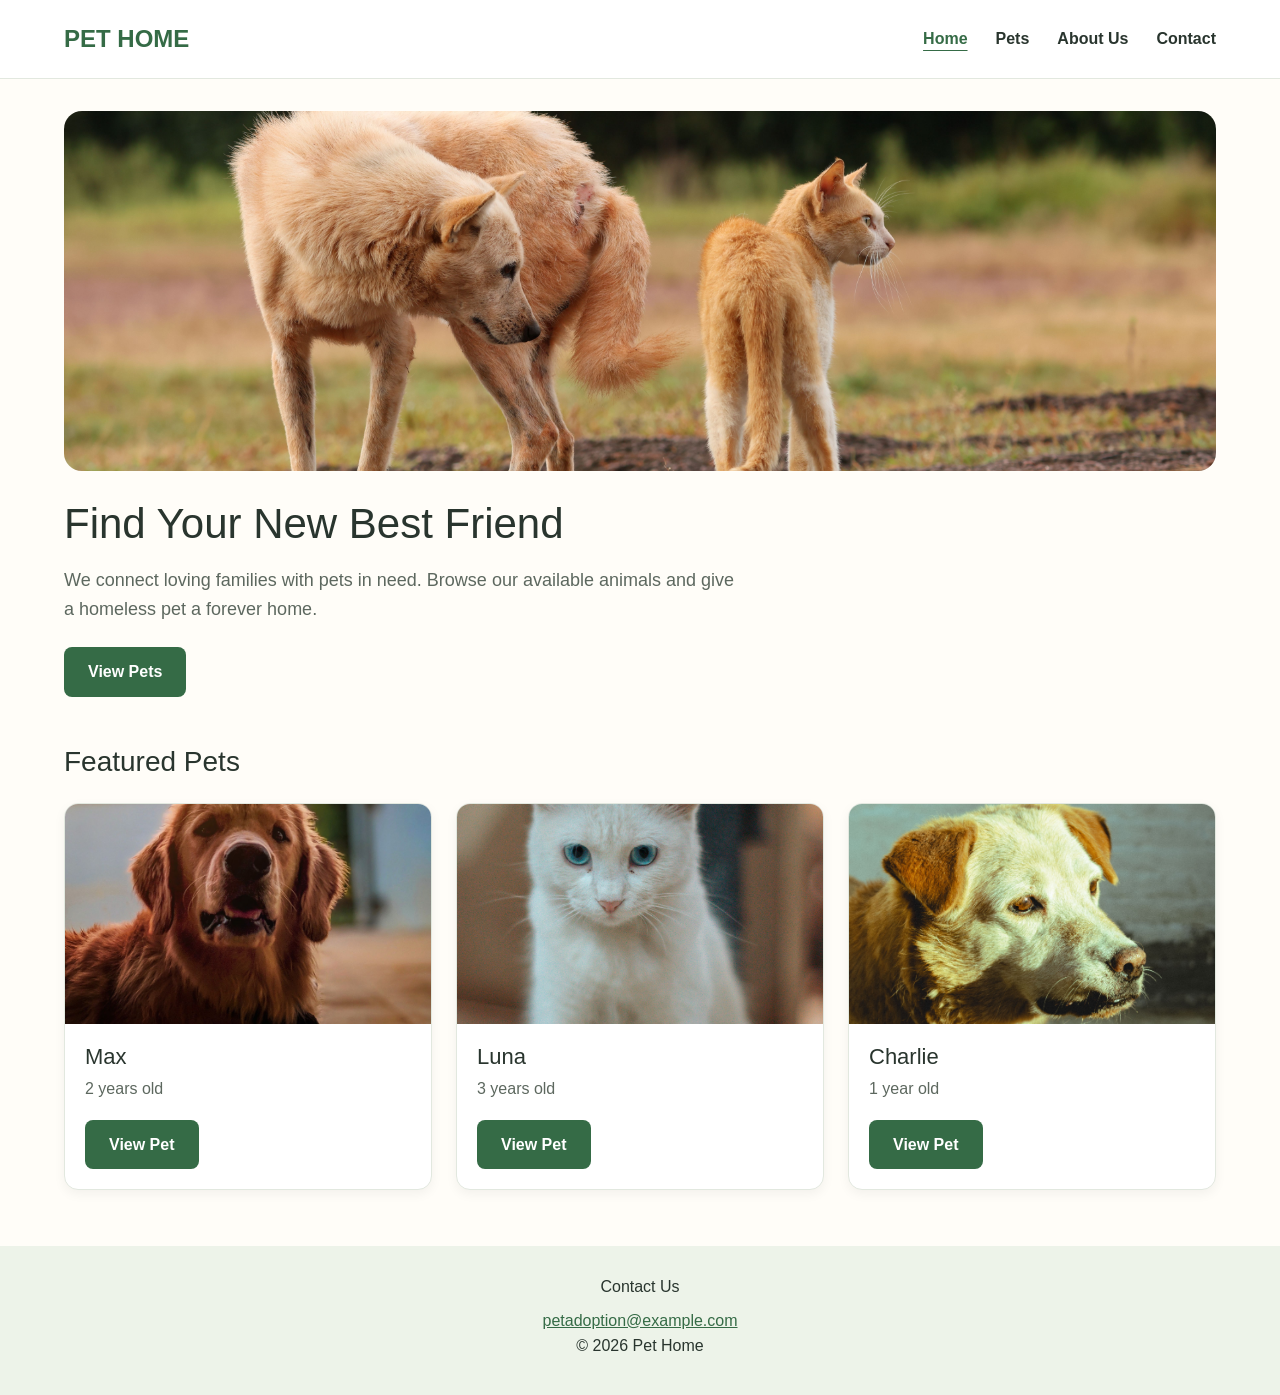
==== index.html @ 4c9b0ee4 "Create Pet Home website" ====
<!DOCTYPE html>
<html lang="en">
<head>
    <meta charset="UTF-8">
    <meta name="viewport" content="width=device-width, initial-scale=1.0">
    <meta name="description"
          content="Pet Home helps homeless pets find loving families.">

    <title>Pet Home | Home</title>
    <link href="https://cdn.jsdelivr.net/npm/bootstrap@5.3.8/dist/css/bootstrap.min.css"
        rel="stylesheet">
    <link rel="stylesheet" href="css/style-zhibek.css">
</head>
<body>

    <header class="site-header">
        <nav class="navbar" aria-label="Main navigation">
            <a href="index.html" class="logo">PET HOME</a>

            <ul class="nav-links">
                <li>
                    <a href="index.html" aria-current="page">Home</a>
                </li>
                <li><a href="pets.html">Pets</a></li>
                <li><a href="about.html">About Us</a></li>
                <li><a href="contact.html">Contact</a></li>
            </ul>
        </nav>
    </header>

    <main>
        <section class="hero">
            <img src="images/home.jpg"
                 alt="Pets waiting for a loving home"
                 class="hero-image">

            <div class="hero-content">
                <h1>Find Your New Best Friend</h1>

                <p>
                    We connect loving families with pets in need.
                    Browse our available animals and give
                    a homeless pet a forever home.
                </p>

                <a href="pets.html" class="button">View Pets</a>
            </div>
        </section>

        <section class="featured-pets">
            <h2>Featured Pets</h2>

            <div class="pet-grid">

                <article class="pet-card">
                    <img src="images/max.jpg"
                         alt="Max, a Labrador looking for a home"
                         class="pet-image">

                    <div class="pet-card-content">
                        <h3>Max</h3>
                        <p>2 years old</p>
                        <a href="pet-max.html" class="button">
                            View Pet
                        </a>
                    </div>
                </article>

                <article class="pet-card">
                    <img src="images/luna.jpg"
                         alt="Luna, a cat looking for a home"
                         class="pet-image">

                    <div class="pet-card-content">
                        <h3>Luna</h3>
                        <p>3 years old</p>
                        <a href="pet-luna.html" class="button">
                            View Pet
                        </a>
                    </div>
                </article>

                <article class="pet-card">
                    <img src="images/charlie.jpg"
                         alt="Charlie, a dog looking for a home"
                         class="pet-image">

                    <div class="pet-card-content">
                        <h3>Charlie</h3>
                        <p>1 year old</p>
                        <a href="pet-charlie.html" class="button">
                            View Pet
                        </a>
                    </div>
                </article>

            </div>
        </section>
    </main>

    <footer class="site-footer">
        <p>Contact Us</p>

        <a href="mailto:petadoption@example.com">
            petadoption@example.com
        </a>

        <p>&copy; 2026 Pet Home</p>
    </footer>

</body>
</html>
---- css/style-zhibek.css ----
* {
    box-sizing: border-box;
}

body {
    margin: 0;
    font-family: Arial, sans-serif;
    color: #29352e;
    background-color: #fffdf8;
    line-height: 1.6;
}

img {
    display: block;
    max-width: 100%;
}

a {
    color: inherit;
}

h1,
h2,
h3,
p {
    margin-top: 0;
}


.site-header {
    background-color: #ffffff;
    border-bottom: 1px solid #e2e8df;
}

.navbar {
    max-width: 1200px;
    margin: 0 auto;
    padding: 20px 24px;

    display: flex;
    justify-content: space-between;
    align-items: center;
    gap: 24px;
}

.logo {
    font-size: 24px;
    font-weight: bold;
    color: #356b46;
    text-decoration: none;
}

.nav-links {
    display: flex;
    flex-wrap: wrap;
    gap: 28px;

    margin: 0;
    padding: 0;
    list-style: none;
}

.nav-links a {
    display: inline-block;
    padding: 6px 0;
    text-decoration: none;
    font-weight: bold;
}

.nav-links a:hover,
.nav-links a[aria-current="page"] {
    color: #356b46;
    text-decoration: underline;
    text-underline-offset: 6px;
}


main {
    max-width: 1200px;
    margin: 0 auto;
    padding: 32px 24px 56px;
}


.hero {
    margin-bottom: 48px;
}

.hero-image {
    width: 100%;
    height: 360px;
    object-fit: cover;
    border-radius: 18px;
}

.hero-content {
    max-width: 680px;
    padding-top: 28px;
}

.hero h1 {
    margin-bottom: 16px;
    font-size: 42px;
    line-height: 1.2;
}

.hero p {
    margin-bottom: 24px;
    color: #5d685f;
    font-size: 18px;
}


.button {
    display: inline-block;
    padding: 12px 24px;

    background-color: #356b46;
    color: #ffffff;
    border-radius: 8px;

    text-decoration: none;
    font-weight: bold;
    text-align: center;
}

.button:hover {
    background-color: #264e33;
}

a:focus-visible {
    outline: 3px solid #c17b27;
    outline-offset: 4px;
}


.featured-pets h2 {
    margin-bottom: 24px;
    font-size: 28px;
}

.pet-grid {
    display: grid;
    grid-template-columns: repeat(3, minmax(0, 1fr));
    gap: 24px;
}


.pet-card {
    position: relative;
    overflow: hidden;

    background-color: #ffffff;
    border: 1px solid #e2e8df;
    border-radius: 14px;
    box-shadow: 0 4px 12px rgba(0, 0, 0, 0.05);
}

.pet-image {
    width: 100%;
    height: 220px;
    object-fit: cover;
}

.pet-card-content {
    padding: 20px;
}

.pet-card h3 {
    margin-bottom: 6px;
    font-size: 22px;
}

.pet-card p {
    margin-bottom: 18px;
    color: #5d685f;
}


.site-footer {
    padding: 28px 24px;
    background-color: #edf3e9;
    text-align: center;
}

.site-footer p {
    margin-bottom: 8px;
}

.site-footer a {
    color: #356b46;
    overflow-wrap: anywhere;
}
.pet-image[src="images/max.jpg"] {
    object-position: center bottom;
}


@media (max-width: 900px) {
    .nav-links {
        gap: 18px;
    }

    .hero-image {
        height: 300px;
    }

    .hero h1 {
        font-size: 34px;
    }

    .pet-grid {
        grid-template-columns: repeat(2, minmax(0, 1fr));
    }
}


@media (max-width: 600px) {
    .navbar {
        flex-direction: column;
        gap: 12px;
        padding: 16px;
    }

    .nav-links {
        justify-content: center;
        gap: 16px;
    }

    main {
        padding: 24px 16px 40px;
    }

    .hero-image {
        height: 230px;
    }

    .hero h1 {
        font-size: 28px;
    }

    .hero p {
        font-size: 16px;
    }

    .pet-grid {
        grid-template-columns: 1fr;
    }

    .pet-image {
        height: 240px;
    }

    .featured-pets h2 {
        font-size: 24px;
    }
}
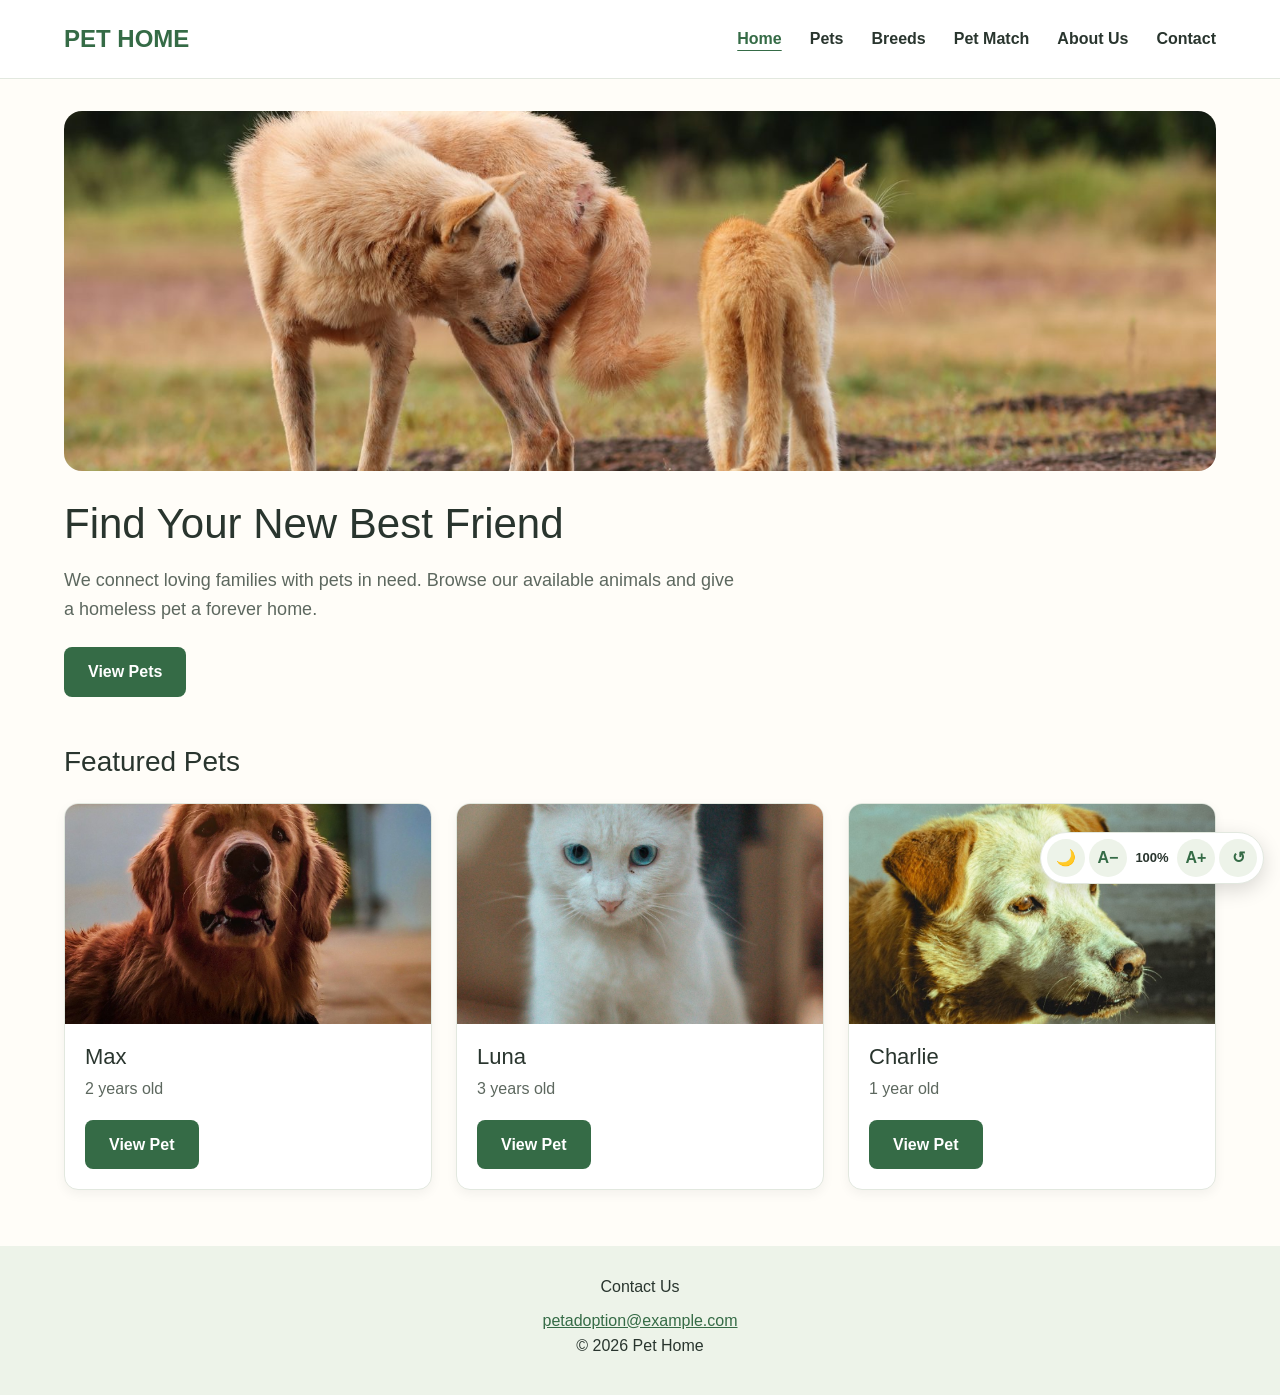
==== commit f1fff07a: "chore: remove HTML comments and replace dashes with hyphens" ====
--- a/index.html
+++ b/index.html
@@ -10,6 +10,7 @@
     <link href="https://cdn.jsdelivr.net/npm/bootstrap@5.3.8/dist/css/bootstrap.min.css"
         rel="stylesheet">
     <link rel="stylesheet" href="css/style-zhibek.css">
+    <link rel="stylesheet" href="css/style-final.css">
 </head>
 <body>
 
@@ -22,6 +23,8 @@
                     <a href="index.html" aria-current="page">Home</a>
                 </li>
                 <li><a href="pets.html">Pets</a></li>
+                <li><a href="breeds.html">Breeds</a></li>
+                <li><a href="match.html">Pet Match</a></li>
                 <li><a href="about.html">About Us</a></li>
                 <li><a href="contact.html">Contact</a></li>
             </ul>
@@ -108,5 +111,7 @@
         <p>&copy; 2026 Pet Home</p>
     </footer>
 
+    <script src="js/storage.js"></script>
+    <script src="js/theme.js"></script>
 </body>
-</html>+</html>
--- a/css/style-zhibek.css
+++ b/css/style-zhibek.css
@@ -254,4 +254,36 @@
     .featured-pets h2 {
         font-size: 24px;
     }
-}+}
+
+.pet-controls {
+    max-width: 600px;
+}
+
+.pet-controls input,
+.pet-controls select {
+    padding: 12px;
+}
+
+.favorite-btn {
+    margin-top: 8px;
+}
+
+.pet-card {
+    transition: transform 0.2s ease;
+}
+
+.pet-card:hover {
+    transform: translateY(-5px);
+}
+.validation-error {
+    font-size: 0.875rem;
+}
+
+.form-control.is-invalid {
+    border-color: #dc3545;
+}
+
+#form-status {
+    font-weight: 600;
+}
--- a/css/style-final.css
+++ b/css/style-final.css
@@ -0,0 +1,432 @@
+/* =========================================================
+   Final project styles: Breed Explorer, Pet Match quiz,
+   statistics panel, accessibility panel and dark mode.
+   ========================================================= */
+
+:root {
+    --ph-green: #356b46;
+    --ph-green-dark: #264e33;
+    --ph-surface: #ffffff;
+    --ph-border: #e2e8df;
+    --ph-muted: #5d685f;
+    --ph-soft: #edf3e9;
+}
+
+/* ---------- Shared panels ---------- */
+.explorer-panel,
+.quiz-card,
+.fact-card,
+.stats-panel,
+.saved-result,
+.best-match {
+    background-color: var(--ph-surface);
+    border: 1px solid var(--ph-border);
+    border-radius: 14px;
+    box-shadow: 0 4px 12px rgba(0, 0, 0, 0.05);
+    padding: 20px;
+}
+
+.empty-message {
+    grid-column: 1 / -1;
+    padding: 24px;
+    text-align: center;
+    color: var(--ph-muted);
+    background: var(--ph-soft);
+    border-radius: 12px;
+}
+
+/* ---------- Statistics panel (Pets page) ---------- */
+.stats-panel {
+    display: grid;
+    grid-template-columns: minmax(0, 1fr) minmax(0, 1fr);
+    gap: 20px;
+}
+
+.stat-tiles {
+    display: grid;
+    grid-template-columns: repeat(3, minmax(0, 1fr));
+    gap: 12px;
+}
+
+.stat-tile {
+    display: flex;
+    flex-direction: column;
+    justify-content: center;
+    padding: 14px;
+    background: var(--ph-soft);
+    border-radius: 12px;
+    font-size: 14px;
+    color: var(--ph-muted);
+}
+
+.stat-number {
+    font-size: 28px;
+    font-weight: bold;
+    color: var(--ph-green);
+    line-height: 1.1;
+}
+
+.stat-bar-row {
+    display: grid;
+    grid-template-columns: 70px 1fr 28px;
+    align-items: center;
+    gap: 10px;
+    margin-bottom: 8px;
+    font-size: 14px;
+}
+
+.stat-bar-track {
+    height: 12px;
+    background: var(--ph-soft);
+    border-radius: 6px;
+    overflow: hidden;
+}
+
+.stat-bar-fill {
+    height: 100%;
+    background: var(--ph-green);
+    border-radius: 6px;
+    transition: width 0.4s ease;
+}
+
+.stat-bar-value {
+    text-align: right;
+    font-weight: bold;
+}
+
+.pet-controls .btn {
+    margin-right: 8px;
+    margin-bottom: 8px;
+}
+
+/* ---------- Breed Explorer ---------- */
+.photo-grid {
+    display: grid;
+    grid-template-columns: repeat(3, minmax(0, 1fr));
+    gap: 20px;
+}
+
+.photo-grid--small {
+    grid-template-columns: repeat(4, minmax(0, 1fr));
+}
+
+.photo-card {
+    margin: 0;
+    overflow: hidden;
+    background: var(--ph-surface);
+    border: 1px solid var(--ph-border);
+    border-radius: 14px;
+    box-shadow: 0 4px 12px rgba(0, 0, 0, 0.05);
+    animation: fadeUp 0.35s ease;
+}
+
+.photo-card img {
+    width: 100%;
+    height: 220px;
+    object-fit: cover;
+}
+
+.photo-grid--small .photo-card img {
+    height: 160px;
+}
+
+.photo-card figcaption {
+    display: flex;
+    justify-content: space-between;
+    align-items: center;
+    gap: 8px;
+    padding: 12px 14px;
+}
+
+.photo-note {
+    font-size: 14px;
+    color: var(--ph-muted);
+    overflow-wrap: anywhere;
+}
+
+.fact-card {
+    max-width: 720px;
+    border-left: 6px solid var(--ph-green);
+}
+
+.fact-text {
+    font-size: 18px;
+    min-height: 54px;
+}
+
+@keyframes fadeUp {
+    from { opacity: 0; transform: translateY(10px); }
+    to { opacity: 1; transform: translateY(0); }
+}
+
+/* ---------- Pet Match quiz ---------- */
+.quiz-wrapper {
+    max-width: 760px;
+}
+
+.quiz-step {
+    border: 0;
+    padding: 0;
+    margin: 0;
+}
+
+.quiz-step legend {
+    font-size: 22px;
+    font-weight: bold;
+    margin-bottom: 16px;
+}
+
+.quiz-option {
+    display: flex;
+    align-items: center;
+    gap: 12px;
+    padding: 14px 16px;
+    margin-bottom: 10px;
+    border: 2px solid var(--ph-border);
+    border-radius: 10px;
+    cursor: pointer;
+    transition: border-color 0.2s, background-color 0.2s;
+}
+
+.quiz-option:hover {
+    border-color: var(--ph-green);
+}
+
+.quiz-option.selected {
+    border-color: var(--ph-green);
+    background-color: var(--ph-soft);
+    font-weight: bold;
+}
+
+.quiz-option input {
+    accent-color: var(--ph-green);
+    width: 18px;
+    height: 18px;
+}
+
+.quiz-option:focus-within {
+    outline: 3px solid #c17b27;
+    outline-offset: 2px;
+}
+
+.shake {
+    animation: shake 0.35s;
+}
+
+@keyframes shake {
+    0%, 100% { transform: translateX(0); }
+    25% { transform: translateX(-6px); }
+    75% { transform: translateX(6px); }
+}
+
+.best-match {
+    display: grid;
+    grid-template-columns: 220px 1fr;
+    gap: 24px;
+    align-items: center;
+}
+
+.best-match-img {
+    width: 100%;
+    height: 220px;
+    object-fit: cover;
+    border-radius: 12px;
+}
+
+.match-row {
+    display: flex;
+    align-items: center;
+    gap: 14px;
+    margin-bottom: 14px;
+}
+
+.match-row img {
+    width: 56px;
+    height: 56px;
+    object-fit: cover;
+    border-radius: 50%;
+}
+
+.saved-result {
+    display: flex;
+    flex-wrap: wrap;
+    justify-content: space-between;
+    align-items: center;
+    gap: 10px;
+    padding: 14px 20px;
+    background: var(--ph-soft);
+}
+
+/* ---------- Accessibility panel ---------- */
+.a11y-panel {
+    position: fixed;
+    right: 16px;
+    bottom: 16px;
+    z-index: 1000;
+    display: flex;
+    align-items: center;
+    gap: 4px;
+    padding: 6px;
+    background: var(--ph-surface);
+    border: 1px solid var(--ph-border);
+    border-radius: 999px;
+    box-shadow: 0 6px 20px rgba(0, 0, 0, 0.15);
+}
+
+.a11y-btn {
+    min-width: 38px;
+    height: 38px;
+    border: 0;
+    border-radius: 999px;
+    background: var(--ph-soft);
+    color: var(--ph-green);
+    font-weight: bold;
+    cursor: pointer;
+}
+
+.a11y-btn:hover:not(:disabled) {
+    background: var(--ph-green);
+    color: #ffffff;
+}
+
+.a11y-btn:disabled {
+    opacity: 0.4;
+    cursor: not-allowed;
+}
+
+.a11y-btn:focus-visible,
+button:focus-visible {
+    outline: 3px solid #c17b27;
+    outline-offset: 2px;
+}
+
+.a11y-scale {
+    min-width: 42px;
+    text-align: center;
+    font-size: 13px;
+    font-weight: bold;
+}
+
+/* ---------- Dark mode ---------- */
+body.dark-theme {
+    --ph-surface: #1f2722;
+    --ph-border: #34423a;
+    --ph-muted: #b5c2b8;
+    --ph-soft: #2a352e;
+    --ph-green: #7fc795;
+
+    background-color: #151b17;
+    color: #e6ede7;
+}
+
+body.dark-theme .site-header,
+body.dark-theme .navbar,
+body.dark-theme .pet-card,
+body.dark-theme .card,
+body.dark-theme .contact-info,
+body.dark-theme .visiting-hours,
+body.dark-theme form,
+body.dark-theme section {
+    background-color: transparent;
+    color: inherit;
+    border-color: var(--ph-border);
+}
+
+body.dark-theme .site-header {
+    background-color: #1b221e;
+}
+
+body.dark-theme .pet-card,
+body.dark-theme .card {
+    background-color: var(--ph-surface);
+}
+
+body.dark-theme .site-footer {
+    background-color: #1b221e;
+}
+
+body.dark-theme .logo,
+body.dark-theme .site-footer a,
+body.dark-theme .nav-links a:hover,
+body.dark-theme .nav-links a[aria-current="page"],
+body.dark-theme main a:not(.button):not(.btn) {
+    color: var(--ph-green);
+}
+
+body.dark-theme p,
+body.dark-theme .pet-card p,
+body.dark-theme .hero p,
+body.dark-theme .text-muted {
+    color: var(--ph-muted) !important;
+}
+
+body.dark-theme .button,
+body.dark-theme .btn.button {
+    background-color: #3f8a57;
+    color: #ffffff;
+}
+
+body.dark-theme .table {
+    --bs-table-bg: transparent;
+    --bs-table-color: #e6ede7;
+}
+
+/* ---------- Responsive ---------- */
+@media (max-width: 900px) {
+    .stats-panel {
+        grid-template-columns: 1fr;
+    }
+
+    .photo-grid {
+        grid-template-columns: repeat(2, minmax(0, 1fr));
+    }
+
+    .photo-grid--small {
+        grid-template-columns: repeat(3, minmax(0, 1fr));
+    }
+}
+
+@media (max-width: 600px) {
+    .stat-tiles {
+        grid-template-columns: 1fr 1fr 1fr;
+        gap: 8px;
+    }
+
+    .stat-tile {
+        padding: 10px;
+        font-size: 12px;
+    }
+
+    .stat-number {
+        font-size: 22px;
+    }
+
+    .photo-grid,
+    .photo-grid--small {
+        grid-template-columns: 1fr 1fr;
+        gap: 12px;
+    }
+
+    .photo-card img,
+    .photo-grid--small .photo-card img {
+        height: 140px;
+    }
+
+    .photo-card figcaption {
+        flex-direction: column;
+        align-items: flex-start;
+    }
+
+    .best-match {
+        grid-template-columns: 1fr;
+    }
+
+    .a11y-panel {
+        right: 8px;
+        bottom: 8px;
+    }
+
+    main {
+        padding-bottom: 80px; /* room for the accessibility panel */
+    }
+}
